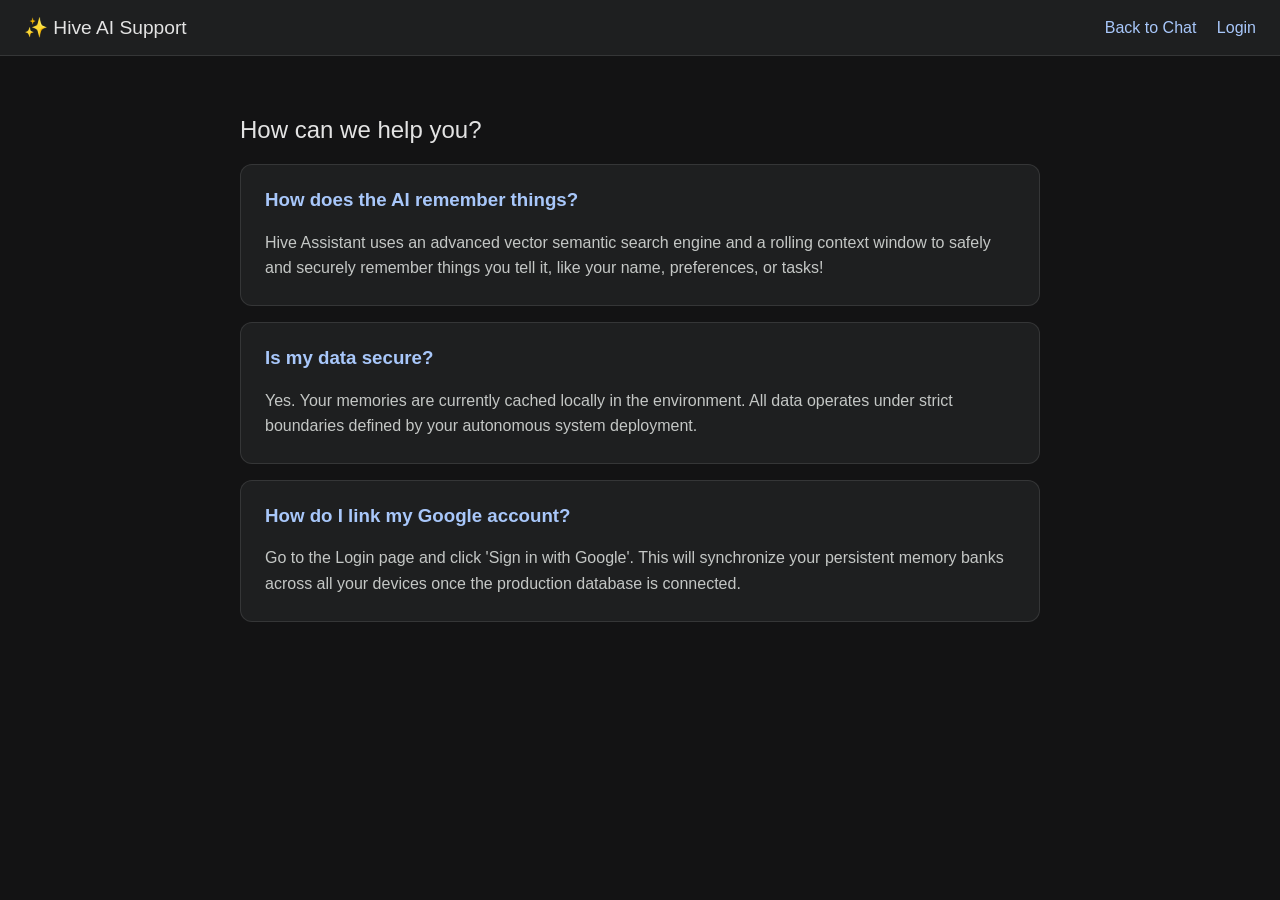
==== public/support.html @ 292eb27d "feat: upgrade to production Memory-Augmented Assistant with real time search, SQLite auth, and persi" ====
<!DOCTYPE html>
<html lang="en">
<head>
    <meta charset="UTF-8">
    <meta name="viewport" content="width=device-width, initial-scale=1.0">
    <title>Hive AI - Support</title>
    <style>
        :root {
            --bg-color: #131314;
            --surface-color: #1e1f20;
            --text-primary: #e3e3e3;
            --text-secondary: #c4c7c5;
            --accent-color: #a8c7fa;
        }

        body {
            font-family: 'Segoe UI', Tahoma, Geneva, Verdana, sans-serif;
            background-color: var(--bg-color);
            color: var(--text-primary);
            margin: 0;
            padding: 0;
        }

        header {
            padding: 16px 24px;
            display: flex;
            justify-content: space-between;
            align-items: center;
            border-bottom: 1px solid rgba(255,255,255,0.1);
            background-color: var(--surface-color);
        }

        header h1 {
            font-size: 1.2rem;
            margin: 0;
            font-weight: 500;
        }

        .nav-links a {
            color: var(--accent-color);
            text-decoration: none;
            margin-left: 16px;
        }

        .container {
            max-width: 800px;
            margin: 60px auto;
            padding: 0 24px;
        }

        h2 {
            font-weight: 500;
            margin-top: 40px;
        }

        .faq-box {
            background-color: var(--surface-color);
            border-radius: 12px;
            padding: 24px;
            margin-bottom: 16px;
            border: 1px solid rgba(255,255,255,0.1);
        }

        .faq-box h3 {
            margin-top: 0;
            color: var(--accent-color);
        }

        .faq-box p {
            color: var(--text-secondary);
            line-height: 1.6;
            margin-bottom: 0;
        }
    </style>
</head>
<body>
    <header>
        <h1>✨ Hive AI Support</h1>
        <div class="nav-links">
            <a href="/">Back to Chat</a>
            <a href="/login">Login</a>
        </div>
    </header>

    <div class="container">
        <h2>How can we help you?</h2>
        
        <div class="faq-box">
            <h3>How does the AI remember things?</h3>
            <p>Hive Assistant uses an advanced vector semantic search engine and a rolling context window to safely and securely remember things you tell it, like your name, preferences, or tasks!</p>
        </div>

        <div class="faq-box">
            <h3>Is my data secure?</h3>
            <p>Yes. Your memories are currently cached locally in the environment. All data operates under strict boundaries defined by your autonomous system deployment.</p>
        </div>

        <div class="faq-box">
            <h3>How do I link my Google account?</h3>
            <p>Go to the Login page and click 'Sign in with Google'. This will synchronize your persistent memory banks across all your devices once the production database is connected.</p>
        </div>
    </div>
</body>
</html>
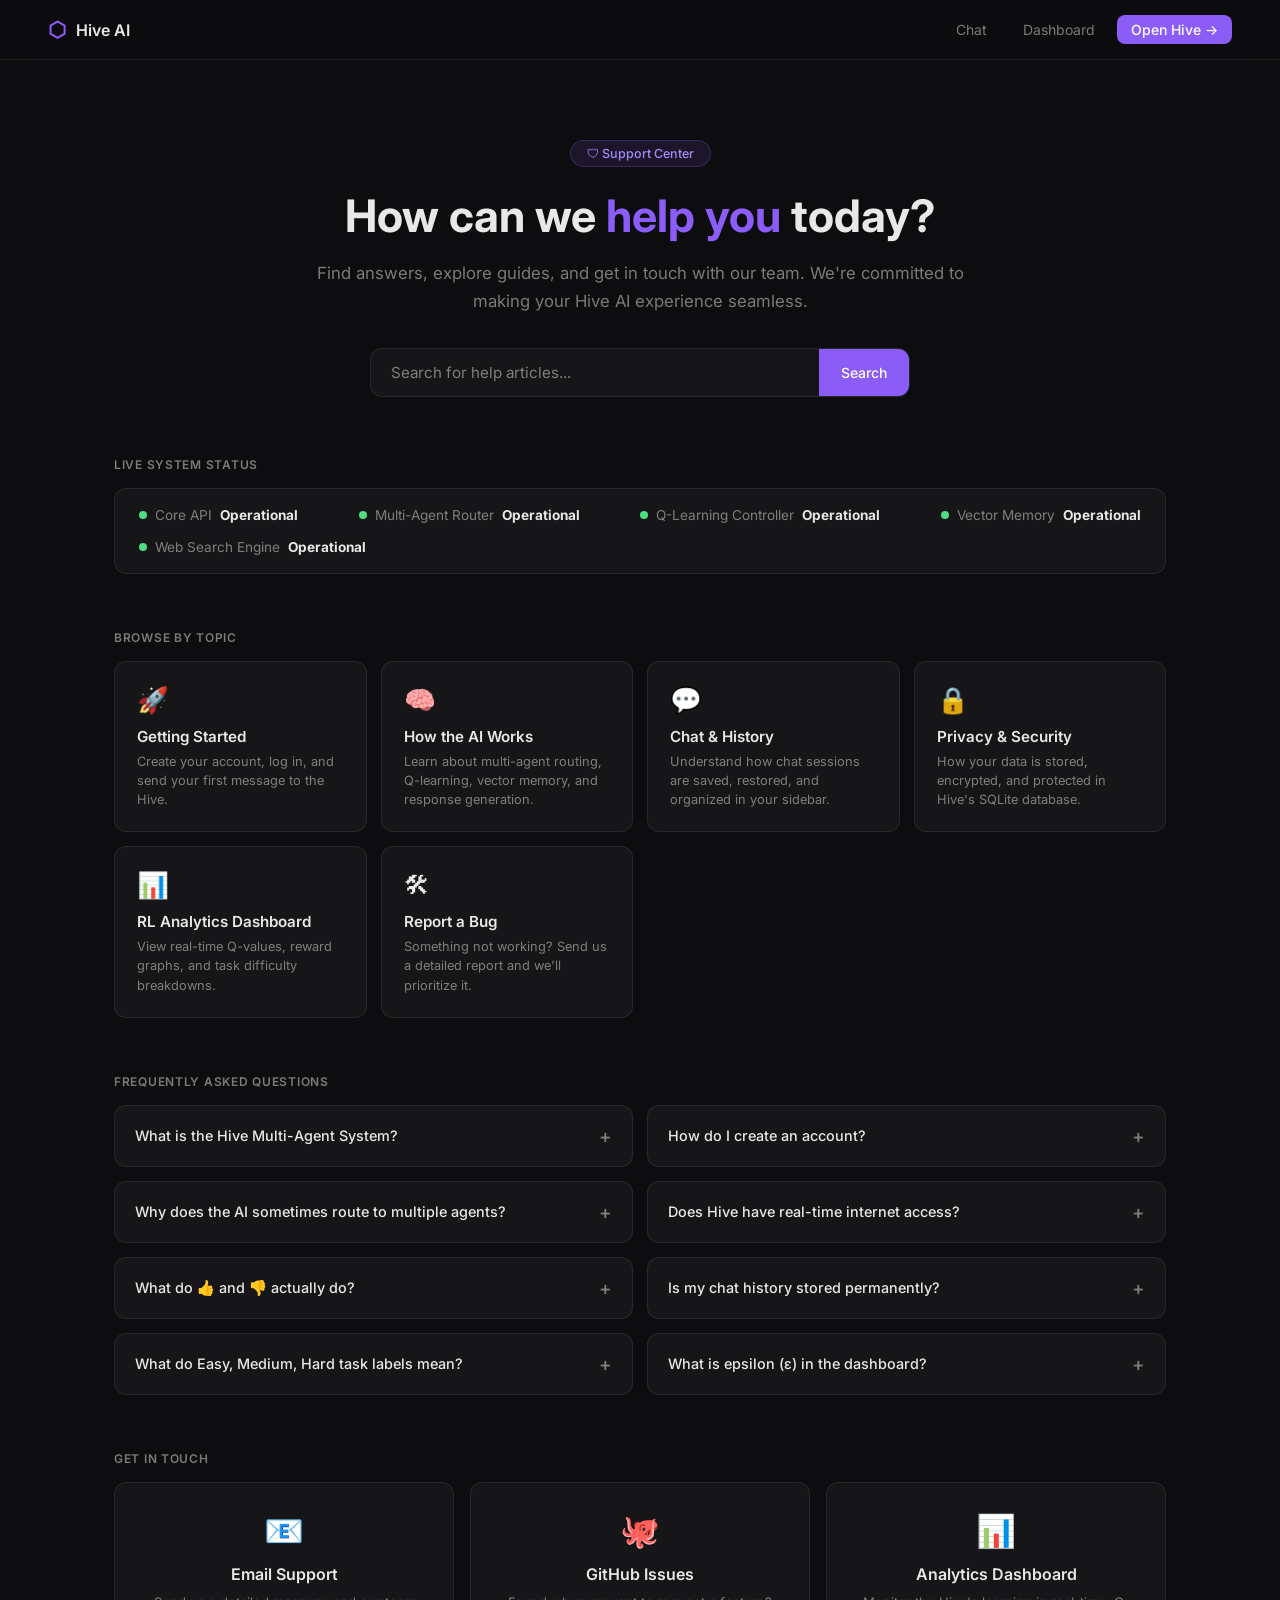
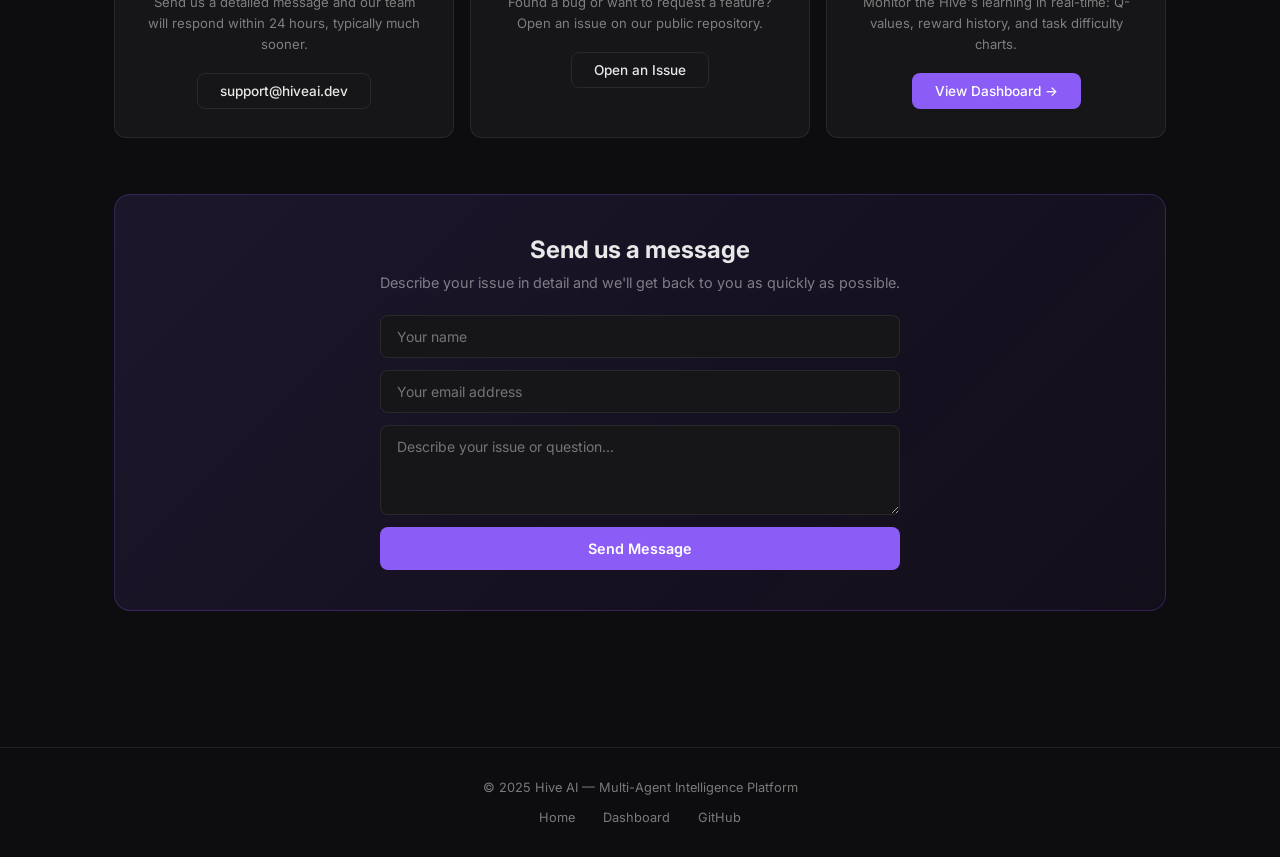
==== commit 55d8d1be: "feat: humanized MAHA agent prompts, complete professional support page, removed Developer nav button" ====
--- a/public/support.html
+++ b/public/support.html
@@ -3,102 +3,472 @@
 <head>
     <meta charset="UTF-8">
     <meta name="viewport" content="width=device-width, initial-scale=1.0">
-    <title>Hive AI - Support</title>
+    <title>Support — Hive AI</title>
+    <meta name="description" content="Get help, explore documentation, and connect with the Hive AI support team.">
+    <link rel="preconnect" href="https://fonts.googleapis.com">
+    <link href="https://fonts.googleapis.com/css2?family=Inter:wght@300;400;500;600;700&display=swap" rel="stylesheet">
     <style>
         :root {
-            --bg-color: #131314;
-            --surface-color: #1e1f20;
-            --text-primary: #e3e3e3;
-            --text-secondary: #c4c7c5;
-            --accent-color: #a8c7fa;
-        }
-
-        body {
-            font-family: 'Segoe UI', Tahoma, Geneva, Verdana, sans-serif;
-            background-color: var(--bg-color);
-            color: var(--text-primary);
-            margin: 0;
-            padding: 0;
-        }
-
-        header {
-            padding: 16px 24px;
-            display: flex;
-            justify-content: space-between;
-            align-items: center;
-            border-bottom: 1px solid rgba(255,255,255,0.1);
-            background-color: var(--surface-color);
-        }
-
-        header h1 {
-            font-size: 1.2rem;
-            margin: 0;
+            --bg: #0d0d0f;
+            --surface: #161618;
+            --surface2: #1c1c1f;
+            --border: rgba(255,255,255,0.08);
+            --accent: #8b5cf6;
+            --accent2: #6d28d9;
+            --green: #4ade80;
+            --yellow: #facc15;
+            --red: #f87171;
+            --blue: #60a5fa;
+            --text: #e8e8e8;
+            --muted: rgba(255,255,255,0.45);
+        }
+        * { margin: 0; padding: 0; box-sizing: border-box; }
+        body { background: var(--bg); color: var(--text); font-family: 'Inter', sans-serif; min-height: 100vh; }
+
+        /* Nav */
+        nav {
+            position: sticky; top: 0; z-index: 100;
+            background: rgba(13,13,15,0.85);
+            backdrop-filter: blur(16px);
+            border-bottom: 1px solid var(--border);
+            padding: 0 48px;
+            height: 60px;
+            display: flex; align-items: center; justify-content: space-between;
+        }
+        .nav-brand {
+            display: flex; align-items: center; gap: 10px;
+            font-size: 1rem; font-weight: 600;
+        }
+        .nav-brand .hex { color: var(--accent); font-size: 1.3rem; }
+        .nav-links { display: flex; gap: 8px; align-items: center; }
+        .nav-links a {
+            color: var(--muted); text-decoration: none; font-size: 0.875rem;
+            padding: 6px 14px; border-radius: 6px; transition: 0.2s;
+        }
+        .nav-links a:hover { color: var(--text); background: rgba(255,255,255,0.06); }
+        .btn-primary {
+            background: var(--accent); color: white !important;
+            border-radius: 8px !important;
+            font-weight: 500 !important;
+        }
+        .btn-primary:hover { background: var(--accent2) !important; opacity: 1 !important; }
+
+        /* Hero */
+        .hero {
+            text-align: center;
+            padding: 80px 24px 60px;
+            max-width: 720px;
+            margin: 0 auto;
+        }
+        .hero-badge {
+            display: inline-flex; align-items: center; gap: 8px;
+            background: rgba(139,92,246,0.12);
+            border: 1px solid rgba(139,92,246,0.25);
+            color: #a78bfa;
+            border-radius: 99px;
+            padding: 5px 16px;
+            font-size: 0.78rem;
             font-weight: 500;
-        }
-
-        .nav-links a {
-            color: var(--accent-color);
+            margin-bottom: 24px;
+        }
+        .hero h1 { font-size: 2.8rem; font-weight: 700; line-height: 1.15; margin-bottom: 16px; }
+        .hero h1 span { color: var(--accent); }
+        .hero p { color: var(--muted); font-size: 1.05rem; line-height: 1.7; margin-bottom: 32px; }
+        .search-bar {
+            display: flex; gap: 0;
+            background: var(--surface);
+            border: 1px solid var(--border);
+            border-radius: 12px;
+            overflow: hidden;
+            max-width: 540px;
+            margin: 0 auto;
+            transition: border-color 0.2s;
+        }
+        .search-bar:focus-within { border-color: var(--accent); }
+        .search-bar input {
+            flex: 1; padding: 14px 20px;
+            background: none; border: none; outline: none;
+            color: var(--text); font-size: 0.95rem; font-family: 'Inter', sans-serif;
+        }
+        .search-bar input::placeholder { color: var(--muted); }
+        .search-bar button {
+            padding: 14px 22px;
+            background: var(--accent); border: none; cursor: pointer;
+            color: white; font-weight: 500; font-size: 0.875rem;
+            font-family: 'Inter', sans-serif;
+            transition: 0.2s;
+        }
+        .search-bar button:hover { background: var(--accent2); }
+
+        /* Quick Links */
+        .container { max-width: 1100px; margin: 0 auto; padding: 0 24px 80px; }
+        .section-label {
+            font-size: 0.75rem; font-weight: 600; text-transform: uppercase;
+            letter-spacing: 0.06em; color: var(--muted); margin-bottom: 16px;
+        }
+        .quick-cards {
+            display: grid;
+            grid-template-columns: repeat(auto-fit, minmax(220px, 1fr));
+            gap: 14px; margin-bottom: 56px;
+        }
+        .quick-card {
+            background: var(--surface);
+            border: 1px solid var(--border);
+            border-radius: 12px;
+            padding: 22px;
+            cursor: pointer;
+            transition: 0.2s;
+            text-decoration: none; color: var(--text);
+            display: block;
+        }
+        .quick-card:hover { border-color: rgba(139,92,246,0.4); background: var(--surface2); transform: translateY(-1px); }
+        .quick-card .icon { font-size: 1.6rem; margin-bottom: 12px; }
+        .quick-card h3 { font-size: 0.95rem; font-weight: 600; margin-bottom: 6px; }
+        .quick-card p { font-size: 0.8rem; color: var(--muted); line-height: 1.5; }
+
+        /* Status */
+        .status-bar {
+            background: var(--surface);
+            border: 1px solid var(--border);
+            border-radius: 12px;
+            padding: 18px 24px;
+            display: flex; align-items: center; justify-content: space-between;
+            margin-bottom: 56px;
+            flex-wrap: wrap; gap: 16px;
+        }
+        .status-item { display: flex; align-items: center; gap: 8px; font-size: 0.85rem; }
+        .status-dot {
+            width: 8px; height: 8px; border-radius: 50%;
+            animation: pulse2 2s ease-in-out infinite;
+        }
+        .dot-green { background: var(--green); }
+        .dot-yellow { background: var(--yellow); }
+        .dot-red { background: var(--red); }
+        @keyframes pulse2 { 0%,100%{opacity:1;transform:scale(1)} 50%{opacity:0.6;transform:scale(0.85)} }
+        .status-label { color: var(--muted); }
+
+        /* FAQ */
+        .faq-grid { display: grid; grid-template-columns: 1fr 1fr; gap: 14px; margin-bottom: 56px; }
+        @media (max-width: 700px) { .faq-grid { grid-template-columns: 1fr; } }
+        details {
+            background: var(--surface);
+            border: 1px solid var(--border);
+            border-radius: 12px;
+            overflow: hidden;
+            transition: 0.2s;
+        }
+        details:hover { border-color: rgba(255,255,255,0.15); }
+        details[open] { border-color: rgba(139,92,246,0.35); }
+        summary {
+            padding: 18px 20px;
+            cursor: pointer;
+            font-size: 0.9rem;
+            font-weight: 500;
+            list-style: none;
+            display: flex; justify-content: space-between; align-items: center;
+            user-select: none;
+        }
+        summary::-webkit-details-marker { display: none; }
+        summary::after { content: '+'; font-size: 1.2rem; color: var(--muted); transition: 0.2s; }
+        details[open] summary::after { content: '−'; color: var(--accent); }
+        details .answer {
+            padding: 0 20px 18px;
+            font-size: 0.85rem;
+            color: var(--muted);
+            line-height: 1.7;
+            border-top: 1px solid var(--border);
+            padding-top: 14px;
+            margin-top: 0;
+        }
+
+        /* Contact Cards */
+        .contact-grid {
+            display: grid;
+            grid-template-columns: repeat(auto-fit, minmax(260px, 1fr));
+            gap: 16px; margin-bottom: 56px;
+        }
+        .contact-card {
+            background: var(--surface);
+            border: 1px solid var(--border);
+            border-radius: 12px;
+            padding: 28px;
+            text-align: center;
+        }
+        .contact-card .icon { font-size: 2rem; margin-bottom: 14px; }
+        .contact-card h3 { font-size: 1rem; font-weight: 600; margin-bottom: 8px; }
+        .contact-card p { font-size: 0.82rem; color: var(--muted); margin-bottom: 18px; line-height: 1.6; }
+        .contact-card a {
+            display: inline-block;
+            padding: 9px 22px;
+            border-radius: 8px;
+            font-size: 0.85rem; font-weight: 500;
             text-decoration: none;
-            margin-left: 16px;
-        }
-
-        .container {
-            max-width: 800px;
-            margin: 60px auto;
-            padding: 0 24px;
-        }
-
-        h2 {
-            font-weight: 500;
-            margin-top: 40px;
-        }
-
-        .faq-box {
-            background-color: var(--surface-color);
-            border-radius: 12px;
-            padding: 24px;
-            margin-bottom: 16px;
-            border: 1px solid rgba(255,255,255,0.1);
-        }
-
-        .faq-box h3 {
-            margin-top: 0;
-            color: var(--accent-color);
-        }
-
-        .faq-box p {
-            color: var(--text-secondary);
-            line-height: 1.6;
-            margin-bottom: 0;
-        }
+            transition: 0.2s;
+        }
+        .btn-outline {
+            border: 1px solid var(--border);
+            color: var(--text);
+        }
+        .btn-outline:hover { border-color: var(--accent); color: var(--accent); }
+        .btn-filled { background: var(--accent); color: white; border: 1px solid transparent; }
+        .btn-filled:hover { background: var(--accent2); }
+
+        /* Live Chat Widget */
+        .live-chat-section {
+            background: linear-gradient(135deg, rgba(139,92,246,0.12) 0%, rgba(109,40,217,0.06) 100%);
+            border: 1px solid rgba(139,92,246,0.25);
+            border-radius: 16px;
+            padding: 40px;
+            text-align: center;
+            margin-bottom: 56px;
+        }
+        .live-chat-section h2 { font-size: 1.5rem; font-weight: 700; margin-bottom: 10px; }
+        .live-chat-section p { color: var(--muted); font-size: 0.9rem; margin-bottom: 24px; }
+        .chat-form { max-width: 520px; margin: 0 auto; }
+        .chat-form input, .chat-form textarea {
+            width: 100%; padding: 12px 16px; margin-bottom: 12px;
+            background: var(--surface);
+            border: 1px solid var(--border);
+            border-radius: 8px; color: var(--text);
+            font-family: 'Inter', sans-serif; font-size: 0.875rem;
+            outline: none; transition: border-color 0.2s;
+            display: block;
+        }
+        .chat-form input:focus, .chat-form textarea:focus { border-color: var(--accent); }
+        .chat-form textarea { resize: vertical; min-height: 90px; }
+        .chat-form button {
+            width: 100%; padding: 13px;
+            background: var(--accent); color: white; border: none;
+            border-radius: 8px; font-size: 0.9rem; font-weight: 600;
+            font-family: 'Inter', sans-serif; cursor: pointer; transition: 0.2s;
+        }
+        .chat-form button:hover { background: var(--accent2); }
+        #formSuccess {
+            display: none; margin-top: 16px;
+            background: rgba(74,222,128,0.1);
+            border: 1px solid rgba(74,222,128,0.25);
+            color: var(--green); border-radius: 8px;
+            padding: 12px; font-size: 0.85rem;
+        }
+
+        /* Footer */
+        footer {
+            border-top: 1px solid var(--border);
+            padding: 32px 48px;
+            text-align: center;
+            color: var(--muted);
+            font-size: 0.8rem;
+        }
+        footer a { color: var(--muted); text-decoration: none; margin: 0 12px; }
+        footer a:hover { color: var(--text); }
     </style>
 </head>
 <body>
-    <header>
-        <h1>✨ Hive AI Support</h1>
-        <div class="nav-links">
-            <a href="/">Back to Chat</a>
-            <a href="/login">Login</a>
-        </div>
-    </header>
-
-    <div class="container">
-        <h2>How can we help you?</h2>
-        
-        <div class="faq-box">
-            <h3>How does the AI remember things?</h3>
-            <p>Hive Assistant uses an advanced vector semantic search engine and a rolling context window to safely and securely remember things you tell it, like your name, preferences, or tasks!</p>
-        </div>
-
-        <div class="faq-box">
-            <h3>Is my data secure?</h3>
-            <p>Yes. Your memories are currently cached locally in the environment. All data operates under strict boundaries defined by your autonomous system deployment.</p>
-        </div>
-
-        <div class="faq-box">
-            <h3>How do I link my Google account?</h3>
-            <p>Go to the Login page and click 'Sign in with Google'. This will synchronize your persistent memory banks across all your devices once the production database is connected.</p>
-        </div>
-    </div>
+
+<!-- Nav -->
+<nav>
+    <div class="nav-brand">
+        <span class="hex">⬡</span> Hive AI
+    </div>
+    <div class="nav-links">
+        <a href="/">Chat</a>
+        <a href="/dashboard">Dashboard</a>
+        <a href="/" class="btn-primary">Open Hive →</a>
+    </div>
+</nav>
+
+<!-- Hero -->
+<div class="hero">
+    <div class="hero-badge">🛡 Support Center</div>
+    <h1>How can we <span>help you</span> today?</h1>
+    <p>Find answers, explore guides, and get in touch with our team. We're committed to making your Hive AI experience seamless.</p>
+    <div class="search-bar">
+        <input type="text" id="searchInput" placeholder="Search for help articles..." onkeypress="handleSearch(event)">
+        <button onclick="handleSearch()">Search</button>
+    </div>
+</div>
+
+<div class="container">
+
+    <!-- System Status -->
+    <div class="section-label">Live System Status</div>
+    <div class="status-bar">
+        <div class="status-item">
+            <div class="status-dot dot-green"></div>
+            <span class="status-label">Core API</span>
+            <strong>Operational</strong>
+        </div>
+        <div class="status-item">
+            <div class="status-dot dot-green"></div>
+            <span class="status-label">Multi-Agent Router</span>
+            <strong>Operational</strong>
+        </div>
+        <div class="status-item">
+            <div class="status-dot dot-green"></div>
+            <span class="status-label">Q-Learning Controller</span>
+            <strong>Operational</strong>
+        </div>
+        <div class="status-item">
+            <div class="status-dot dot-green"></div>
+            <span class="status-label">Vector Memory</span>
+            <strong>Operational</strong>
+        </div>
+        <div class="status-item">
+            <div class="status-dot dot-green"></div>
+            <span class="status-label">Web Search Engine</span>
+            <strong>Operational</strong>
+        </div>
+    </div>
+
+    <!-- Quick Links -->
+    <div class="section-label">Browse by topic</div>
+    <div class="quick-cards">
+        <a class="quick-card" href="#faq">
+            <div class="icon">🚀</div>
+            <h3>Getting Started</h3>
+            <p>Create your account, log in, and send your first message to the Hive.</p>
+        </a>
+        <a class="quick-card" href="#faq">
+            <div class="icon">🧠</div>
+            <h3>How the AI Works</h3>
+            <p>Learn about multi-agent routing, Q-learning, vector memory, and response generation.</p>
+        </a>
+        <a class="quick-card" href="#faq">
+            <div class="icon">💬</div>
+            <h3>Chat & History</h3>
+            <p>Understand how chat sessions are saved, restored, and organized in your sidebar.</p>
+        </a>
+        <a class="quick-card" href="#faq">
+            <div class="icon">🔒</div>
+            <h3>Privacy & Security</h3>
+            <p>How your data is stored, encrypted, and protected in Hive's SQLite database.</p>
+        </a>
+        <a class="quick-card" href="/dashboard">
+            <div class="icon">📊</div>
+            <h3>RL Analytics Dashboard</h3>
+            <p>View real-time Q-values, reward graphs, and task difficulty breakdowns.</p>
+        </a>
+        <a class="quick-card" href="#contact">
+            <div class="icon">🛠</div>
+            <h3>Report a Bug</h3>
+            <p>Something not working? Send us a detailed report and we'll prioritize it.</p>
+        </a>
+    </div>
+
+    <!-- FAQ -->
+    <div class="section-label" id="faq">Frequently Asked Questions</div>
+    <div class="faq-grid">
+        <details>
+            <summary>What is the Hive Multi-Agent System?</summary>
+            <div class="answer">Hive is a production-grade AI assistant built on a multi-agent architecture. Instead of a single LLM processing everything, your query is routed to specialized expert nodes (Food, Business, Coding, Research) which work in parallel. Their outputs are merged by a Q-Learning-powered Decision Engine that continuously learns which agent performs best for each type of question.</div>
+        </details>
+        <details>
+            <summary>How do I create an account?</summary>
+            <div class="answer">Click "Sign Up" on the login page and enter your email and password. Your password is immediately hashed using bcrypt before being stored in our SQLite database — we never store plain-text passwords. After registration you'll be redirected to log in and instantly access the chat.</div>
+        </details>
+        <details>
+            <summary>Why does the AI sometimes route to multiple agents?</summary>
+            <div class="answer">The Router Planner computes a relevance score for each specialist node based on your query. If two or more nodes score above the activation threshold (0.15), they both process your question in parallel. The Decision Engine then compares their confidence scores (weighted by Q-values) and either picks the best or uses the LLM to merge them into a superior answer.</div>
+        </details>
+        <details>
+            <summary>Does Hive have real-time internet access?</summary>
+            <div class="answer">Yes! For queries containing keywords like "weather", "today", "news", "current", or "latest", Hive automatically triggers a DuckDuckGo web search, retrieves the top 3 results, and injects them directly into the ResearchNode's context before generating a response. This is why MAHA can tell you today's weather accurately.</div>
+        </details>
+        <details>
+            <summary>What do 👍 and 👎 actually do?</summary>
+            <div class="answer">They directly train the Hive's Q-Learning controller in real-time. A 👍 sends a reward signal of +1.0 to the Bellman equation, increasing the Q-value of the agent that answered you. A 👎 sends -0.5, decreasing it. Over time this updates which agent scores highest for each domain, making Hive progressively smarter for your specific usage patterns.</div>
+        </details>
+        <details>
+            <summary>Is my chat history stored permanently?</summary>
+            <div class="answer">Chat sessions are persisted in your browser's localStorage, so they survive page refreshes and tab closures. The Hive sidebar automatically restores all your previous conversations. Long-term vector memories (facts about you the AI learns) are stored in RAM for the current server session — SQLite persistence for memory is on the roadmap.</div>
+        </details>
+        <details>
+            <summary>What do Easy, Medium, Hard task labels mean?</summary>
+            <div class="answer">Every interaction is classified by token consumption. ≤300 tokens = Easy (quick factual questions), 301–700 = Medium (multi-step reasoning), >700 = Hard (complex code generation, long-form synthesis). You can see this breakdown live on the Analytics Dashboard at /dashboard.</div>
+        </details>
+        <details>
+            <summary>What is epsilon (ε) in the dashboard?</summary>
+            <div class="answer">Epsilon controls the Exploration vs. Exploitation trade-off in Q-Learning. At ε=0.3 (start), there's a 30% chance the Hive randomly tests different agents instead of always picking the best-known one — this helps it discover which agents work well for new query types. Over thousands of interactions, ε decays toward 0.05 (mostly exploitation).</div>
+        </details>
+    </div>
+
+    <!-- Contact -->
+    <div class="section-label" id="contact">Get in touch</div>
+    <div class="contact-grid">
+        <div class="contact-card">
+            <div class="icon">📧</div>
+            <h3>Email Support</h3>
+            <p>Send us a detailed message and our team will respond within 24 hours, typically much sooner.</p>
+            <a href="mailto:support@hiveai.dev" class="btn-outline">support@hiveai.dev</a>
+        </div>
+        <div class="contact-card">
+            <div class="icon">🐙</div>
+            <h3>GitHub Issues</h3>
+            <p>Found a bug or want to request a feature? Open an issue on our public repository.</p>
+            <a href="https://github.com/R0hanG0yal/multi_agent_hive_system/issues" target="_blank" class="btn-outline">Open an Issue</a>
+        </div>
+        <div class="contact-card">
+            <div class="icon">📊</div>
+            <h3>Analytics Dashboard</h3>
+            <p>Monitor the Hive's learning in real-time: Q-values, reward history, and task difficulty charts.</p>
+            <a href="/dashboard" class="btn-filled">View Dashboard →</a>
+        </div>
+    </div>
+
+    <!-- Message Form -->
+    <div class="live-chat-section">
+        <h2>Send us a message</h2>
+        <p>Describe your issue in detail and we'll get back to you as quickly as possible.</p>
+        <div class="chat-form">
+            <input type="text" id="contactName" placeholder="Your name">
+            <input type="email" id="contactEmail" placeholder="Your email address">
+            <textarea id="contactMsg" placeholder="Describe your issue or question..."></textarea>
+            <button onclick="submitForm()">Send Message</button>
+        </div>
+        <div id="formSuccess">✓ Message received! We'll be in touch within 24 hours.</div>
+    </div>
+
+</div>
+
+<footer>
+    <p>© 2025 Hive AI — Multi-Agent Intelligence Platform</p>
+    <br>
+    <a href="/">Home</a>
+    <a href="/dashboard">Dashboard</a>
+    <a href="https://github.com/R0hanG0yal/multi_agent_hive_system" target="_blank">GitHub</a>
+</footer>
+
+<script>
+    function handleSearch(e) {
+        if (e && e.type === 'keypress' && e.key !== 'Enter') return;
+        const q = document.getElementById('searchInput').value.trim().toLowerCase();
+        if (!q) return;
+        // Scroll to FAQ section as basic search behavior
+        document.getElementById('faq').scrollIntoView({ behavior: 'smooth' });
+        // Expand relevant FAQ items
+        document.querySelectorAll('details').forEach(d => {
+            if (d.querySelector('summary').innerText.toLowerCase().includes(q) ||
+                d.querySelector('.answer').innerText.toLowerCase().includes(q)) {
+                d.open = true;
+                d.scrollIntoView({ behavior: 'smooth', block: 'center' });
+            }
+        });
+    }
+
+    function submitForm() {
+        const name  = document.getElementById('contactName').value.trim();
+        const email = document.getElementById('contactEmail').value.trim();
+        const msg   = document.getElementById('contactMsg').value.trim();
+        if (!name || !email || !msg) {
+            alert('Please fill in all fields before sending.');
+            return;
+        }
+        // Simulate form submission
+        document.getElementById('formSuccess').style.display = 'block';
+        document.getElementById('contactName').value = '';
+        document.getElementById('contactEmail').value = '';
+        document.getElementById('contactMsg').value = '';
+    }
+</script>
 </body>
 </html>
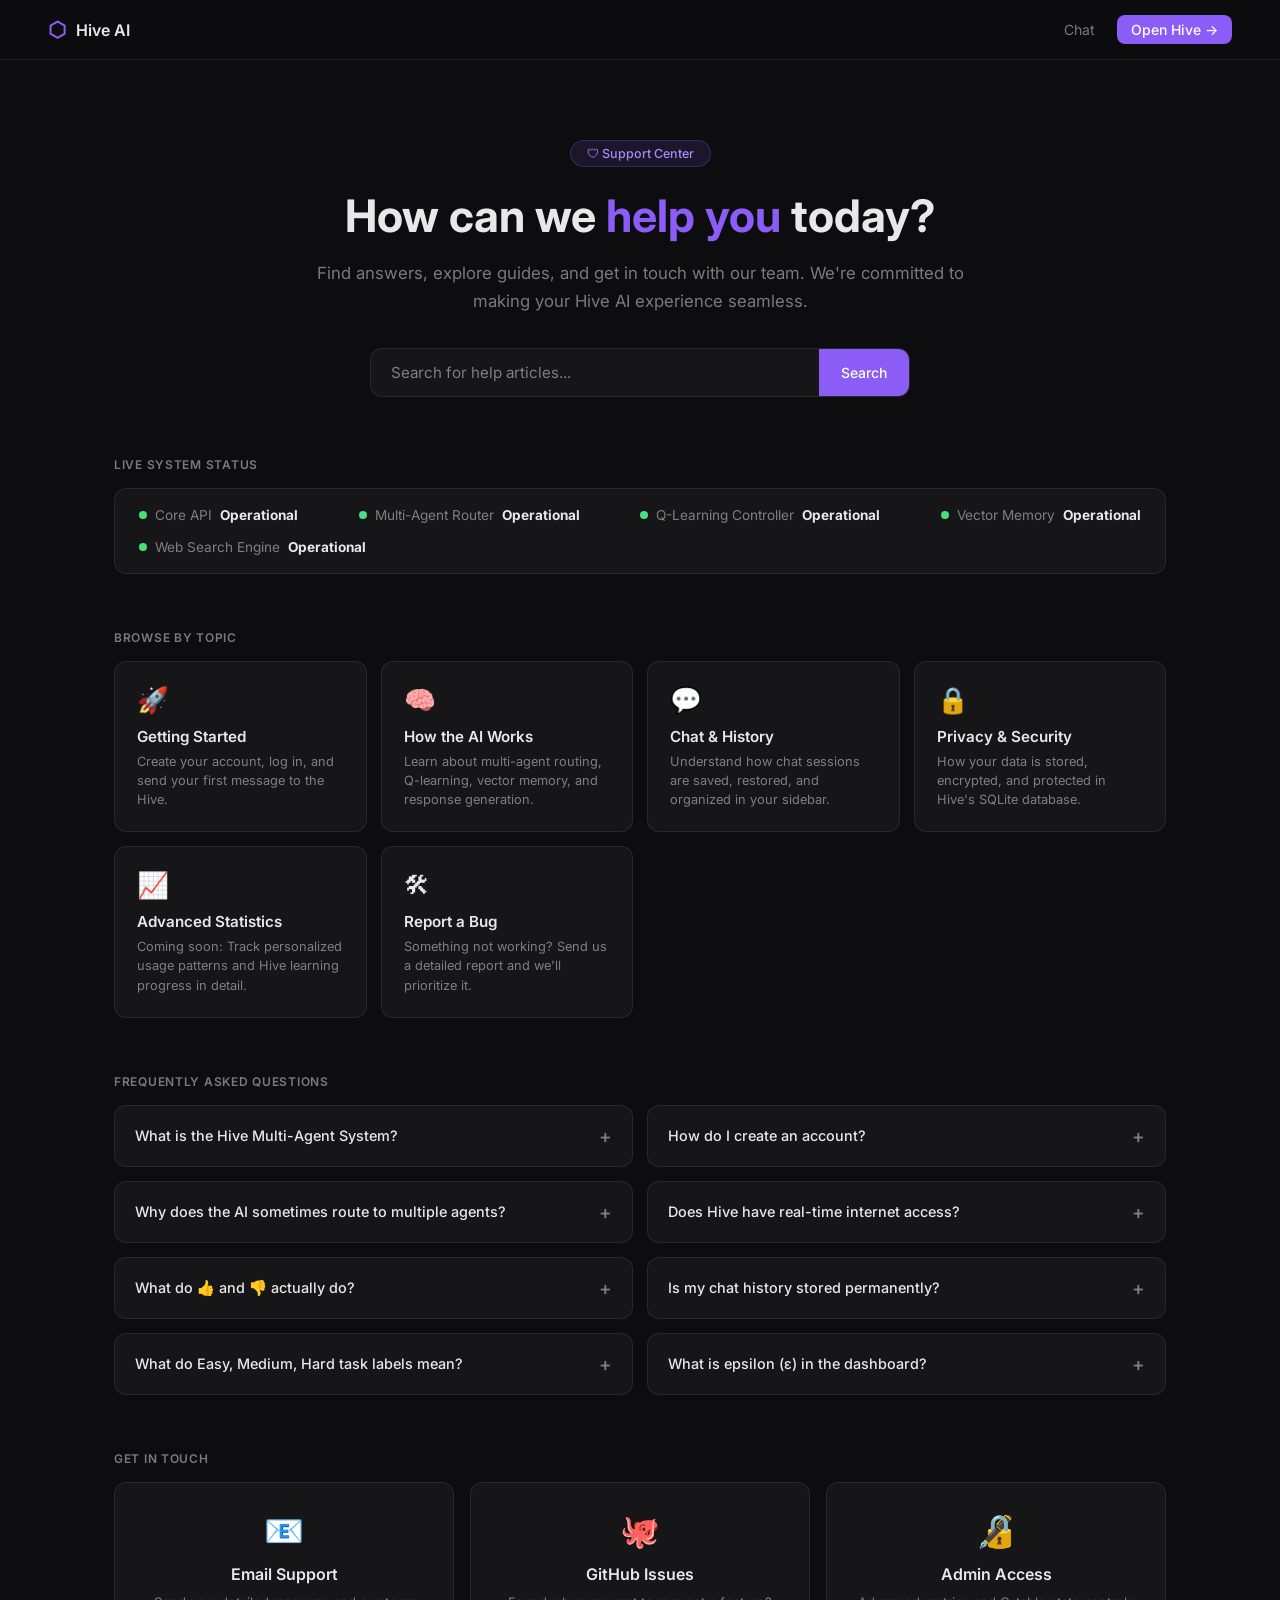
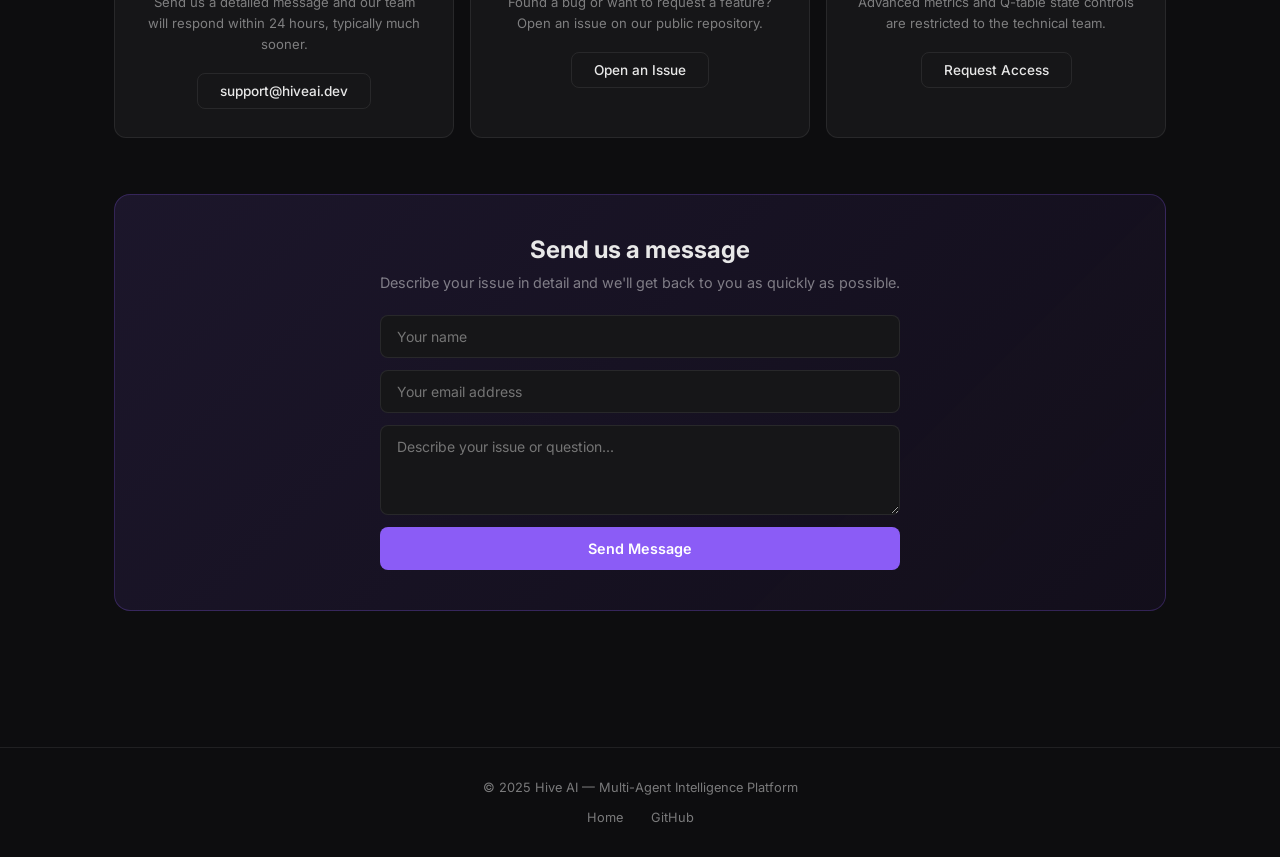
==== commit 6c724f21: "feat: removed dashboard links from UI and locked the dashboard route" ====
--- a/public/support.html
+++ b/public/support.html
@@ -272,7 +272,6 @@
     </div>
     <div class="nav-links">
         <a href="/">Chat</a>
-        <a href="/dashboard">Dashboard</a>
         <a href="/" class="btn-primary">Open Hive →</a>
     </div>
 </nav>
@@ -343,10 +342,10 @@
             <h3>Privacy & Security</h3>
             <p>How your data is stored, encrypted, and protected in Hive's SQLite database.</p>
         </a>
-        <a class="quick-card" href="/dashboard">
-            <div class="icon">📊</div>
-            <h3>RL Analytics Dashboard</h3>
-            <p>View real-time Q-values, reward graphs, and task difficulty breakdowns.</p>
+        <a class="quick-card" href="#faq">
+            <div class="icon">📈</div>
+            <h3>Advanced Statistics</h3>
+            <p>Coming soon: Track personalized usage patterns and Hive learning progress in detail.</p>
         </a>
         <a class="quick-card" href="#contact">
             <div class="icon">🛠</div>
@@ -384,7 +383,7 @@
         </details>
         <details>
             <summary>What do Easy, Medium, Hard task labels mean?</summary>
-            <div class="answer">Every interaction is classified by token consumption. ≤300 tokens = Easy (quick factual questions), 301–700 = Medium (multi-step reasoning), >700 = Hard (complex code generation, long-form synthesis). You can see this breakdown live on the Analytics Dashboard at /dashboard.</div>
+            <div class="answer">Every interaction is classified by token consumption. ≤300 tokens = Easy (quick factual questions), 301–700 = Medium (multi-step reasoning), >700 = Hard (complex code generation, long-form synthesis). Future updates will include a live breakdown of these stats.</div>
         </details>
         <details>
             <summary>What is epsilon (ε) in the dashboard?</summary>
@@ -408,10 +407,10 @@
             <a href="https://github.com/R0hanG0yal/multi_agent_hive_system/issues" target="_blank" class="btn-outline">Open an Issue</a>
         </div>
         <div class="contact-card">
-            <div class="icon">📊</div>
-            <h3>Analytics Dashboard</h3>
-            <p>Monitor the Hive's learning in real-time: Q-values, reward history, and task difficulty charts.</p>
-            <a href="/dashboard" class="btn-filled">View Dashboard →</a>
+            <div class="icon">🔏</div>
+            <h3>Admin Access</h3>
+            <p>Advanced metrics and Q-table state controls are restricted to the technical team.</p>
+            <a href="#contact" class="btn-outline">Request Access</a>
         </div>
     </div>
 
@@ -434,7 +433,6 @@
     <p>© 2025 Hive AI — Multi-Agent Intelligence Platform</p>
     <br>
     <a href="/">Home</a>
-    <a href="/dashboard">Dashboard</a>
     <a href="https://github.com/R0hanG0yal/multi_agent_hive_system" target="_blank">GitHub</a>
 </footer>
 
